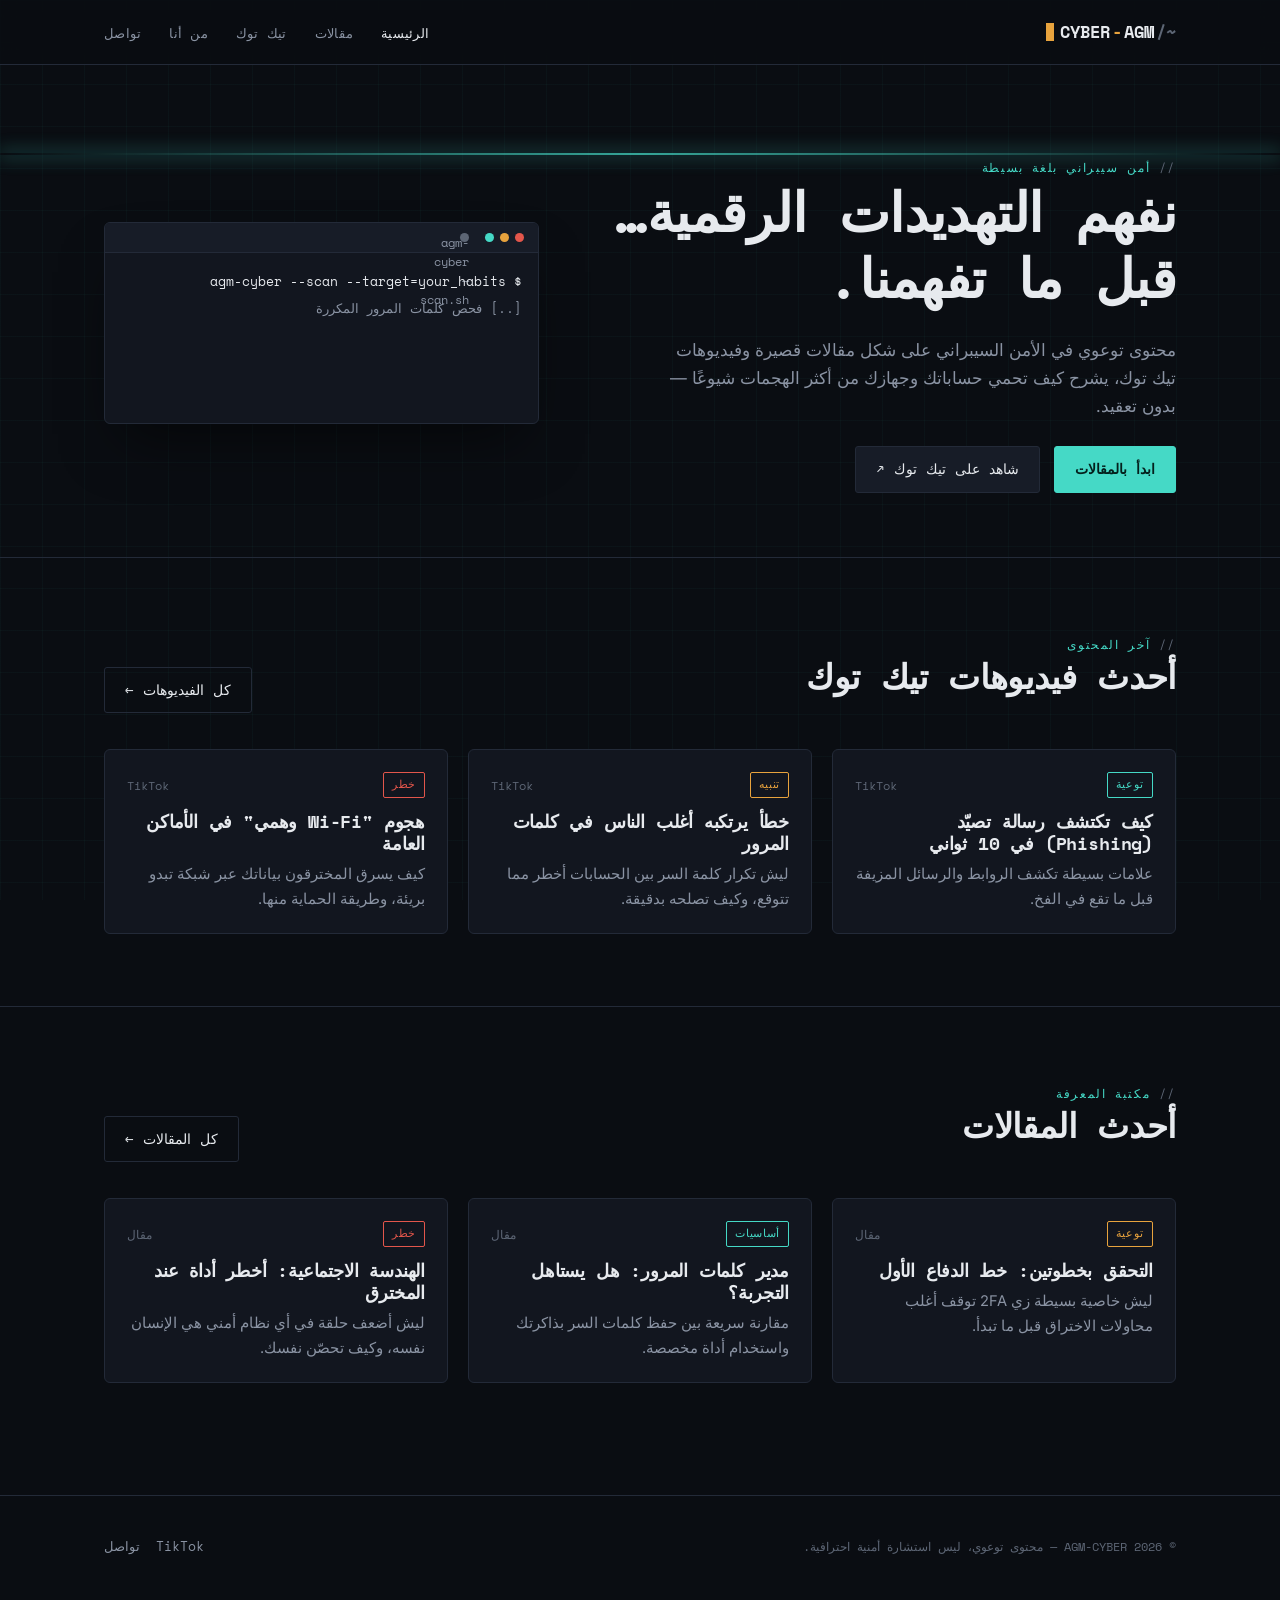
==== index.html @ 60c3fcd4 "Add files via upload رفع صفحات الموقع الأساسية" ====
<!DOCTYPE html>
<html lang="ar" dir="rtl">
<head>
<meta charset="UTF-8">
<meta name="viewport" content="width=device-width, initial-scale=1.0">
<title>AGM-CYBER — أمن سيبراني بلغة بسيطة</title>
<meta name="description" content="AGM-CYBER: محتوى توعوي في الأمن السيبراني، مقالات وفيديوهات قصيرة تشرح كيف تحمي نفسك رقميًا.">
<link rel="preconnect" href="https://fonts.googleapis.com">
<link href="https://fonts.googleapis.com/css2?family=Space+Mono:wght@400;700&family=Inter:wght@400;500;600;700&display=swap" rel="stylesheet">
<link rel="stylesheet" href="style.css">
</head>
<body>

<nav class="nav">
  <div class="wrap">
    <a href="index.html" class="logo"><span class="path">~/</span>AGM<span style="color:var(--amber)">-</span>CYBER<span class="cursor"></span></a>
    <ul class="nav-links">
      <li><a href="index.html">الرئيسية</a></li>
      <li><a href="articles.html">مقالات</a></li>
      <li><a href="tiktok.html">تيك توك</a></li>
      <li><a href="about.html">من أنا</a></li>
      <li><a href="contact.html">تواصل</a></li>
    </ul>
    <button class="nav-toggle" aria-label="فتح القائمة">☰</button>
  </div>
</nav>

<header class="hero">
  <div class="scanline"></div>
  <div class="wrap">
    <div>
      <span class="eyebrow">أمن سيبراني بلغة بسيطة</span>
      <h1>نفهم التهديدات الرقمية… قبل ما تفهمنا.</h1>
      <p style="font-size:1.05rem; color:var(--muted); max-width:46ch;">
        محتوى توعوي في الأمن السيبراني على شكل مقالات قصيرة وفيديوهات تيك توك،
        يشرح كيف تحمي حساباتك وجهازك من أكثر الهجمات شيوعًا — بدون تعقيد.
      </p>
      <div style="display:flex; gap:14px; margin-top:26px; flex-wrap:wrap;">
        <a href="articles.html" class="btn btn-primary">ابدأ بالمقالات</a>
        <a href="https://tiktok.com/@himhim4178" target="_blank" rel="noopener" class="btn">شاهد على تيك توك ↗</a>
      </div>
    </div>

    <div class="terminal">
      <div class="terminal-head">
        <span></span><span></span><span></span>
        <span class="terminal-title">agm-cyber — scan.sh</span>
      </div>
      <div class="terminal-body" data-terminal='[
        {"text":"$ agm-cyber --scan --target=your_habits","cls":"prompt"},
        {"text":"[..] فحص كلمات المرور المكررة","cls":"line"},
        {"text":"[!] وجدنا 3 حسابات بنفس كلمة السر","cls":"warn"},
        {"text":"[..] فحص التحقق بخطوتين","cls":"line"},
        {"text":"[ok] مفعّل — وضعك جيد","cls":"ok"},
        {"text":"$ اقرأ المزيد في قسم المقالات_","cls":"prompt"}
      ]'></div>
    </div>
  </div>
</header>

<section class="section">
  <div class="wrap">
    <div class="section-head">
      <div>
        <span class="eyebrow">آخر المحتوى</span>
        <h2>أحدث فيديوهات تيك توك</h2>
      </div>
      <a href="tiktok.html" class="btn btn-ghost">كل الفيديوهات ←</a>
    </div>
    <div class="grid grid-3">
      <div class="card">
        <div class="meta"><span class="tag tag-low">توعية</span><span class="date">TikTok</span></div>
        <h3>كيف تكتشف رسالة تصيّد (Phishing) في 10 ثواني</h3>
        <p>علامات بسيطة تكشف الروابط والرسائل المزيفة قبل ما تقع في الفخ.</p>
        <a class="stretched" href="https://tiktok.com/@himhim4178" target="_blank" rel="noopener" aria-label="مشاهدة الفيديو"></a>
      </div>
      <div class="card">
        <div class="meta"><span class="tag tag-med">تنبيه</span><span class="date">TikTok</span></div>
        <h3>خطأ يرتكبه أغلب الناس في كلمات المرور</h3>
        <p>ليش تكرار كلمة السر بين الحسابات أخطر مما تتوقع، وكيف تصلحه بدقيقة.</p>
        <a class="stretched" href="https://tiktok.com/@himhim4178" target="_blank" rel="noopener" aria-label="مشاهدة الفيديو"></a>
      </div>
      <div class="card">
        <div class="meta"><span class="tag tag-high">خطر</span><span class="date">TikTok</span></div>
        <h3>هجوم "Wi-Fi وهمي" في الأماكن العامة</h3>
        <p>كيف يسرق المخترقون بياناتك عبر شبكة تبدو بريئة، وطريقة الحماية منها.</p>
        <a class="stretched" href="https://tiktok.com/@himhim4178" target="_blank" rel="noopener" aria-label="مشاهدة الفيديو"></a>
      </div>
    </div>
  </div>
</section>

<hr class="divider">

<section class="section">
  <div class="wrap">
    <div class="section-head">
      <div>
        <span class="eyebrow">مكتبة المعرفة</span>
        <h2>أحدث المقالات</h2>
      </div>
      <a href="articles.html" class="btn btn-ghost">كل المقالات ←</a>
    </div>
    <div class="grid grid-3">
      <div class="card">
        <div class="meta"><span class="tag tag-med">توعية</span><span class="date">مقال</span></div>
        <h3>التحقق بخطوتين: خط الدفاع الأول</h3>
        <p>ليش خاصية بسيطة زي 2FA توقف أغلب محاولات الاختراق قبل ما تبدأ.</p>
        <a class="stretched" href="articles.html"></a>
      </div>
      <div class="card">
        <div class="meta"><span class="tag tag-low">أساسيات</span><span class="date">مقال</span></div>
        <h3>مدير كلمات المرور: هل يستاهل التجربة؟</h3>
        <p>مقارنة سريعة بين حفظ كلمات السر بذاكرتك واستخدام أداة مخصصة.</p>
        <a class="stretched" href="articles.html"></a>
      </div>
      <div class="card">
        <div class="meta"><span class="tag tag-high">خطر</span><span class="date">مقال</span></div>
        <h3>الهندسة الاجتماعية: أخطر أداة عند المخترق</h3>
        <p>ليش أضعف حلقة في أي نظام أمني هي الإنسان نفسه، وكيف تحصّن نفسك.</p>
        <a class="stretched" href="articles.html"></a>
      </div>
    </div>
  </div>
</section>

<footer>
  <div class="wrap">
    <p>© 2026 AGM-CYBER — محتوى توعوي، ليس استشارة أمنية احترافية.</p>
    <div class="socials">
      <a href="https://tiktok.com/@himhim4178" target="_blank" rel="noopener">TikTok</a>
      <a href="contact.html">تواصل</a>
    </div>
  </div>
</footer>

<script src="main.js"></script>
</body>
</html>
---- style.css ----
/* ==========================================================================
   AGM-CYBER — design tokens
   ========================================================================== */

:root{
  --bg:        #0A0D12;
  --surface:   #12161F;
  --surface-2: #171C27;
  --border:    #232A38;
  --text:      #E7EAEE;
  --muted:     #8A93A3;
  --muted-2:   #5D6675;

  --amber:  #E8A33D;
  --cyan:   #45D9C6;
  --red:    #E3564B;

  --mono: 'Space Mono', 'Courier New', monospace;
  --sans: 'Inter', -apple-system, 'Segoe UI', Tahoma, sans-serif;

  --radius: 3px;
  --max-w: 1120px;
}

*{ box-sizing:border-box; }
html{ scroll-behavior:smooth; }

body{
  margin:0;
  background:var(--bg);
  color:var(--text);
  font-family:var(--sans);
  font-size:16px;
  line-height:1.65;
  -webkit-font-smoothing:antialiased;
}

body::before{
  content:'';
  position:fixed; inset:0;
  pointer-events:none;
  z-index:0;
  background-image:
    linear-gradient(rgba(69,217,198,0.035) 1px, transparent 1px),
    linear-gradient(90deg, rgba(69,217,198,0.035) 1px, transparent 1px);
  background-size:42px 42px;
}

h1,h2,h3,h4{
  font-family:var(--mono);
  font-weight:700;
  line-height:1.2;
  margin:0 0 .5em;
  letter-spacing:-0.01em;
}
h1{ font-size:clamp(2.1rem, 5vw, 3.4rem); }
h2{ font-size:clamp(1.5rem, 3vw, 2.1rem); }
h3{ font-size:1.15rem; }
p{ margin:0 0 1em; color:var(--muted); }
a{ color:var(--cyan); text-decoration:none; }
a:hover{ text-decoration:underline; }
a:focus-visible, button:focus-visible, input:focus-visible, textarea:focus-visible{
  outline:2px solid var(--cyan); outline-offset:3px;
}

.eyebrow{
  font-family:var(--mono);
  font-size:.72rem;
  letter-spacing:.14em;
  text-transform:uppercase;
  color:var(--cyan);
}
.eyebrow::before{ content:'// '; color:var(--muted-2); }

.wrap{
  max-width:var(--max-w);
  margin:0 auto;
  padding:0 24px;
  position:relative;
  z-index:1;
}

/* ---- nav ------------------------------------------------------------- */

.nav{
  position:sticky; top:0; z-index:50;
  background:rgba(10,13,18,.86);
  backdrop-filter:blur(10px);
  border-bottom:1px solid var(--border);
}
.nav .wrap{ display:flex; align-items:center; justify-content:space-between; height:64px; }
.logo{
  font-family:var(--mono); font-weight:700; font-size:1.05rem;
  color:var(--text); display:flex; align-items:center; gap:2px;
}
.logo .path{ color:var(--muted-2); }
.logo .cursor{
  display:inline-block; width:8px; height:1.1em; background:var(--amber);
  margin-inline-start:4px; animation:blink 1.1s steps(1) infinite;
}
@keyframes blink{ 50%{ opacity:0; } }

.nav-links{ display:flex; gap:28px; list-style:none; margin:0; padding:0; }
.nav-links a{
  font-family:var(--mono); font-size:.82rem; color:var(--muted);
  letter-spacing:.02em;
}
.nav-links a:hover, .nav-links a.active{ color:var(--cyan); text-decoration:none; }
.nav-links a.active{ color:var(--text); }

.nav-toggle{ display:none; background:none; border:1px solid var(--border); color:var(--text); border-radius:var(--radius); padding:8px 10px; font-family:var(--mono); }

@media (max-width:760px){
  .nav-links{
    position:absolute; top:64px; left:0; right:0;
    background:var(--surface); border-bottom:1px solid var(--border);
    flex-direction:column; padding:16px 24px; gap:16px;
    display:none;
  }
  .nav-links.open{ display:flex; }
  .nav-toggle{ display:block; }
}

/* ---- buttons ----------------------------------------------------------*/

.btn{
  display:inline-flex; align-items:center; gap:8px;
  font-family:var(--mono); font-size:.85rem;
  padding:11px 20px; border-radius:var(--radius);
  border:1px solid var(--border);
  color:var(--text); background:var(--surface-2);
  cursor:pointer; transition:border-color .15s, transform .15s;
}
.btn:hover{ border-color:var(--cyan); text-decoration:none; transform:translateY(-1px); }
.btn-primary{ background:var(--cyan); color:#04211D; border-color:var(--cyan); font-weight:700; }
.btn-primary:hover{ background:#5CE6D3; }
.btn-ghost{ background:transparent; }

/* ---- hero / scanner signature ------------------------------------------ */

.hero{
  position:relative; overflow:hidden;
  padding:88px 0 64px;
  border-bottom:1px solid var(--border);
}
.scanline{
  position:absolute; left:0; right:0; height:2px;
  background:linear-gradient(90deg, transparent, var(--cyan), transparent);
  box-shadow:0 0 18px 2px rgba(69,217,198,.55);
  animation:sweep 5.5s linear infinite;
  opacity:.75;
}
@keyframes sweep{
  0%{ top:-2px; }
  100%{ top:100%; }
}
.hero .wrap{ display:grid; grid-template-columns:1.15fr .85fr; gap:48px; align-items:center; }
@media (max-width:860px){ .hero .wrap{ grid-template-columns:1fr; } }

.terminal{
  background:var(--surface);
  border:1px solid var(--border);
  border-radius:6px;
  overflow:hidden;
  box-shadow:0 30px 60px -20px rgba(0,0,0,.6);
}
.terminal-head{
  display:flex; align-items:center; gap:6px;
  padding:10px 14px; border-bottom:1px solid var(--border);
  background:var(--surface-2);
}
.terminal-head span{ width:9px; height:9px; border-radius:50%; background:var(--muted-2); }
.terminal-head span:nth-child(1){ background:#E3564B; }
.terminal-head span:nth-child(2){ background:#E8A33D; }
.terminal-head span:nth-child(3){ background:#45D9C6; }
.terminal-title{ margin-inline-start:10px; font-family:var(--mono); font-size:.72rem; color:var(--muted); }
.terminal-body{ padding:18px 16px; font-family:var(--mono); font-size:.82rem; color:var(--cyan); min-height:170px; }
.terminal-body .line{ color:var(--muted); margin-bottom:6px; }
.terminal-body .ok{ color:var(--cyan); }
.terminal-body .warn{ color:var(--amber); }
.terminal-body .prompt{ color:var(--text); }
.type-cursor{ display:inline-block; width:7px; height:1em; background:var(--cyan); vertical-align:-2px; animation:blink 1s steps(1) infinite; }

/* ---- threat/severity tags ---------------------------------------------- */

.tag{
  font-family:var(--mono); font-size:.68rem; letter-spacing:.06em;
  padding:3px 8px; border-radius:2px; border:1px solid currentColor;
  text-transform:uppercase; display:inline-block;
}
.tag-low{ color:var(--cyan); }
.tag-med{ color:var(--amber); }
.tag-high{ color:var(--red); }

/* ---- cards --------------------------------------------------------------*/

.section{ padding:72px 0; }
.section-head{ display:flex; align-items:flex-end; justify-content:space-between; gap:20px; margin-bottom:36px; flex-wrap:wrap; }

.grid{ display:grid; gap:20px; }
.grid-3{ grid-template-columns:repeat(3,1fr); }
.grid-2{ grid-template-columns:repeat(2,1fr); }
@media (max-width:860px){ .grid-3, .grid-2{ grid-template-columns:1fr; } }

.card{
  background:var(--surface);
  border:1px solid var(--border);
  border-radius:6px;
  padding:22px;
  transition:border-color .15s, transform .15s;
}
.card:hover{ border-color:var(--cyan); transform:translateY(-2px); }
.card .meta{ display:flex; justify-content:space-between; align-items:center; margin-bottom:12px; }
.card .date{ font-family:var(--mono); font-size:.72rem; color:var(--muted-2); }
.card h3{ margin-bottom:8px; }
.card p{ font-size:.92rem; margin-bottom:0; }
.card a.stretched{ position:absolute; inset:0; }
.card{ position:relative; }

.divider{ border:0; border-top:1px solid var(--border); margin:0; }

/* ---- tiktok grid ----------------------------------------------------- */

.tiktok-card{
  background:var(--surface); border:1px solid var(--border); border-radius:6px;
  padding:20px; display:flex; gap:16px; align-items:flex-start;
}
.tiktok-card .play{
  flex:0 0 52px; height:52px; border-radius:50%;
  background:var(--surface-2); border:1px solid var(--border);
  display:flex; align-items:center; justify-content:center;
  color:var(--cyan); font-size:1.1rem;
}

/* ---- footer -------------------------------------------------------------*/

footer{
  border-top:1px solid var(--border);
  padding:40px 0;
  margin-top:40px;
}
footer .wrap{ display:flex; justify-content:space-between; align-items:center; flex-wrap:wrap; gap:16px; }
footer p{ margin:0; font-family:var(--mono); font-size:.78rem; color:var(--muted-2); }
.socials{ display:flex; gap:16px; }
.socials a{ font-family:var(--mono); font-size:.82rem; color:var(--muted); }
.socials a:hover{ color:var(--cyan); }

/* ---- page header (inner pages) ----------------------------------------*/

.page-head{ padding:56px 0 40px; border-bottom:1px solid var(--border); }
.page-head .eyebrow{ margin-bottom:10px; display:block; }

/* ---- forms --------------------------------------------------------------*/

.field{ margin-bottom:18px; }
.field label{ display:block; font-family:var(--mono); font-size:.78rem; color:var(--muted); margin-bottom:6px; }
.field input, .field textarea{
  width:100%; background:var(--surface); border:1px solid var(--border);
  border-radius:var(--radius); padding:12px 14px; color:var(--text);
  font-family:var(--sans); font-size:.95rem;
}
.field textarea{ resize:vertical; min-height:130px; }
.field input:focus, .field textarea:focus{ border-color:var(--cyan); outline:none; }

/* ---- misc ----------------------------------------------------------------*/

.muted-list{ list-style:none; padding:0; margin:0; display:flex; flex-direction:column; gap:14px; }
.muted-list li{ font-family:var(--mono); font-size:.85rem; color:var(--muted); display:flex; gap:10px; }
.muted-list li::before{ content:'›'; color:var(--amber); }

@media (prefers-reduced-motion: reduce){
  .scanline, .type-cursor, .logo .cursor{ animation:none !important; }
}
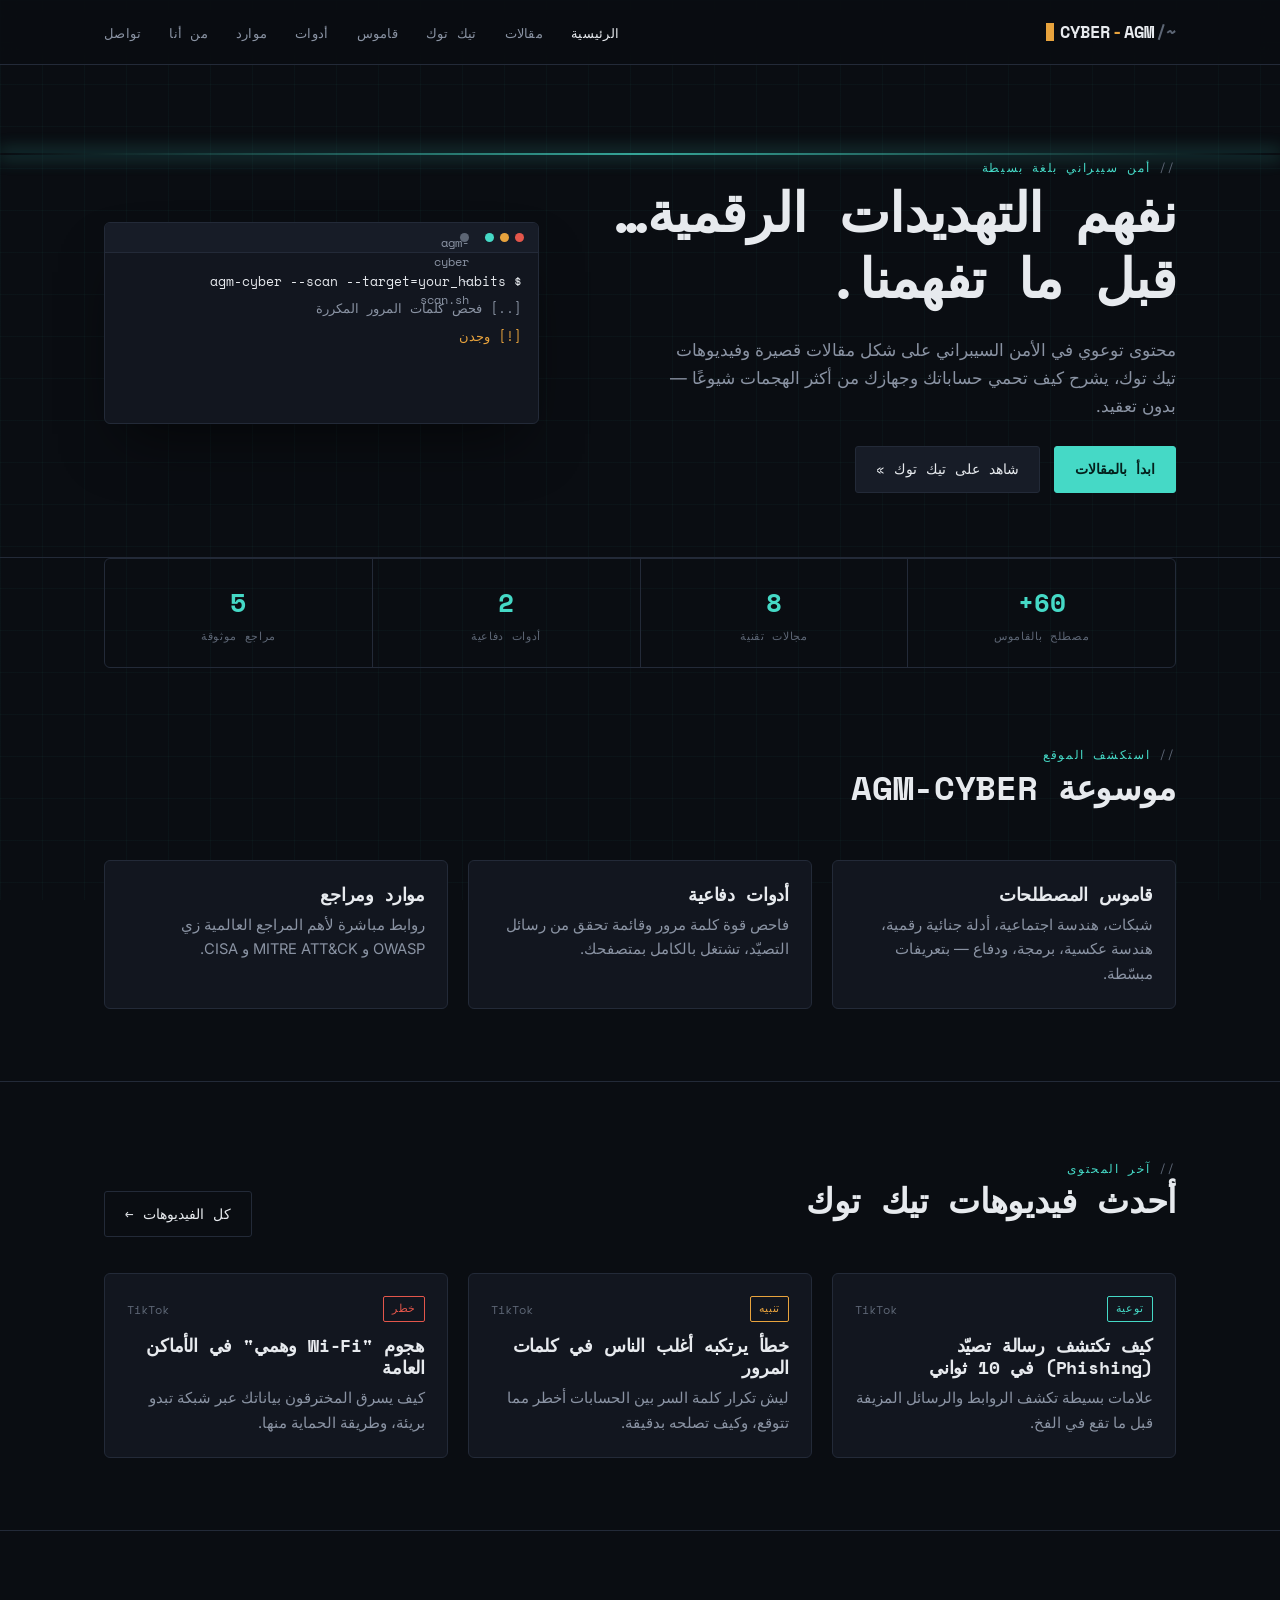
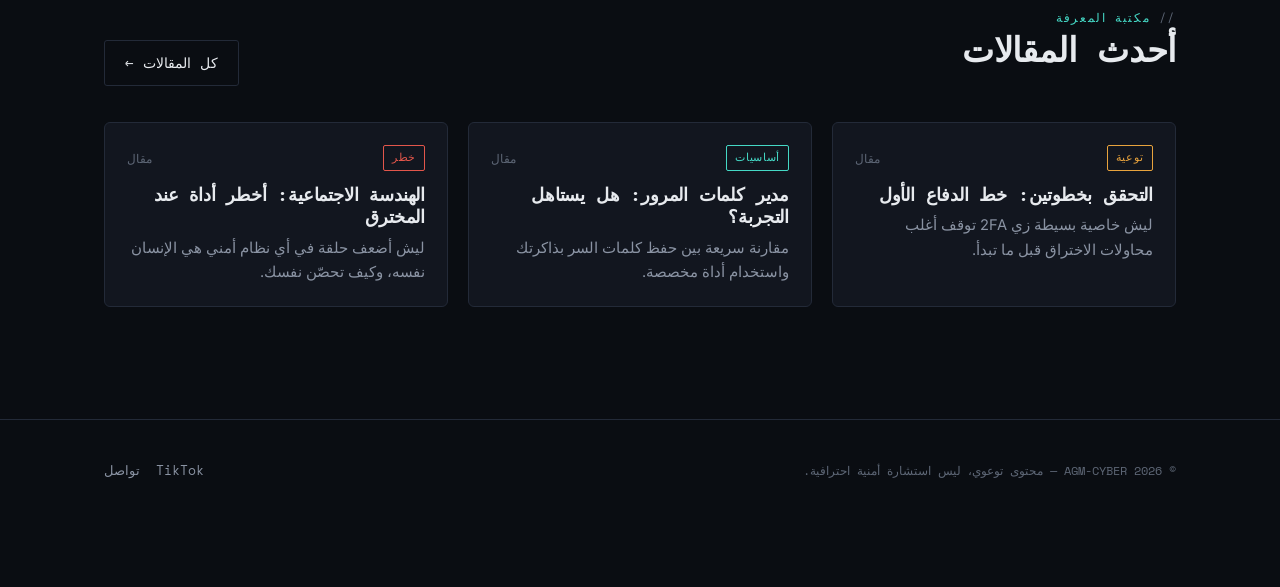
==== commit ee7150ab: "Add files via upload" ====
--- a/index.html
+++ b/index.html
@@ -18,6 +18,9 @@
       <li><a href="index.html">الرئيسية</a></li>
       <li><a href="articles.html">مقالات</a></li>
       <li><a href="tiktok.html">تيك توك</a></li>
+      <li><a href="glossary.html">قاموس</a></li>
+      <li><a href="tools.html">أدوات</a></li>
+      <li><a href="resources.html">موارد</a></li>
       <li><a href="about.html">من أنا</a></li>
       <li><a href="contact.html">تواصل</a></li>
     </ul>
@@ -37,7 +40,7 @@
       </p>
       <div style="display:flex; gap:14px; margin-top:26px; flex-wrap:wrap;">
         <a href="articles.html" class="btn btn-primary">ابدأ بالمقالات</a>
-        <a href="https://tiktok.com/@himhim4178" target="_blank" rel="noopener" class="btn">شاهد على تيك توك ↗</a>
+        <a href="https://tiktok.com/@himhim4178" target="_blank" rel="noopener" class="btn">شاهد على تيك توك »</a>
       </div>
     </div>
 
@@ -57,6 +60,47 @@
     </div>
   </div>
 </header>
+
+<section class="section" style="padding-top:0;">
+  <div class="wrap">
+    <div class="stat-strip">
+      <div class="stat"><div class="num">60+</div><div class="lbl">مصطلح بالقاموس</div></div>
+      <div class="stat"><div class="num">8</div><div class="lbl">مجالات تقنية</div></div>
+      <div class="stat"><div class="num">2</div><div class="lbl">أدوات دفاعية</div></div>
+      <div class="stat"><div class="num">5</div><div class="lbl">مراجع موثوقة</div></div>
+    </div>
+  </div>
+</section>
+
+<section class="section" style="padding-top:0;">
+  <div class="wrap">
+    <div class="section-head">
+      <div>
+        <span class="eyebrow">استكشف الموقع</span>
+        <h2>موسوعة AGM-CYBER</h2>
+      </div>
+    </div>
+    <div class="grid grid-3">
+      <div class="card">
+        <h3>قاموس المصطلحات</h3>
+        <p>شبكات، هندسة اجتماعية، أدلة جنائية رقمية، هندسة عكسية، برمجة، ودفاع — بتعريفات مبسّطة.</p>
+        <a class="stretched" href="glossary.html"></a>
+      </div>
+      <div class="card">
+        <h3>أدوات دفاعية</h3>
+        <p>فاحص قوة كلمة مرور وقائمة تحقق من رسائل التصيّد، تشتغل بالكامل بمتصفحك.</p>
+        <a class="stretched" href="tools.html"></a>
+      </div>
+      <div class="card">
+        <h3>موارد ومراجع</h3>
+        <p>روابط مباشرة لأهم المراجع العالمية زي OWASP و MITRE ATT&CK و CISA.</p>
+        <a class="stretched" href="resources.html"></a>
+      </div>
+    </div>
+  </div>
+</section>
+
+<hr class="divider">
 
 <section class="section">
   <div class="wrap">
--- a/style.css
+++ b/style.css
@@ -271,3 +271,89 @@
 @media (prefers-reduced-motion: reduce){
   .scanline, .type-cursor, .logo .cursor{ animation:none !important; }
 }
+
+/* ---- category chips / filter ------------------------------------------ */
+
+.chip-row{ display:flex; gap:10px; flex-wrap:wrap; margin-bottom:32px; }
+.chip{
+  font-family:var(--mono); font-size:.76rem; letter-spacing:.02em;
+  padding:8px 14px; border-radius:20px; border:1px solid var(--border);
+  background:var(--surface); color:var(--muted); cursor:pointer;
+  transition:all .15s;
+}
+.chip:hover{ border-color:var(--cyan); color:var(--text); }
+.chip.active{ background:var(--cyan); border-color:var(--cyan); color:#04211D; font-weight:700; }
+
+/* ---- glossary ------------------------------------------------------------ */
+
+.glossary-group{ margin-bottom:48px; }
+.glossary-group-title{
+  display:flex; align-items:center; gap:12px; margin-bottom:18px;
+}
+.glossary-group-title h2{ margin:0; }
+.glossary-group-title .count{
+  font-family:var(--mono); font-size:.72rem; color:var(--muted-2);
+  border:1px solid var(--border); border-radius:20px; padding:2px 10px;
+}
+.term-list{ display:flex; flex-direction:column; border:1px solid var(--border); border-radius:6px; overflow:hidden; }
+.term{
+  padding:18px 20px; border-bottom:1px solid var(--border);
+  background:var(--surface);
+}
+.term:last-child{ border-bottom:none; }
+.term-head{ display:flex; align-items:baseline; gap:10px; flex-wrap:wrap; margin-bottom:6px; }
+.term-name{ font-family:var(--mono); font-weight:700; font-size:1rem; color:var(--text); }
+.term-en{ font-family:var(--mono); font-size:.74rem; color:var(--muted-2); }
+.term p{ margin:0; font-size:.92rem; }
+
+/* ---- tools --------------------------------------------------------------*/
+
+.tool-card{
+  background:var(--surface); border:1px solid var(--border); border-radius:6px;
+  padding:26px;
+}
+.tool-card h3{ margin-bottom:6px; }
+.tool-card .tool-desc{ font-size:.88rem; margin-bottom:20px; }
+.meter{
+  height:8px; border-radius:4px; background:var(--surface-2);
+  border:1px solid var(--border); overflow:hidden; margin:10px 0;
+}
+.meter-fill{ height:100%; width:0%; background:var(--red); transition:width .25s, background .25s; }
+.tool-result{ font-family:var(--mono); font-size:.82rem; color:var(--muted); min-height:1.4em; }
+.tool-result strong{ color:var(--text); }
+.checklist{ list-style:none; margin:0; padding:0; display:flex; flex-direction:column; gap:10px; }
+.checklist li{ display:flex; align-items:flex-start; gap:10px; font-size:.9rem; color:var(--muted); }
+.checklist input[type=checkbox]{ margin-top:4px; accent-color:var(--cyan); width:16px; height:16px; flex:0 0 auto; }
+
+/* ---- resources -----------------------------------------------------------*/
+
+.resource-row{
+  display:flex; justify-content:space-between; align-items:center; gap:14px;
+  padding:16px 0; border-bottom:1px solid var(--border);
+}
+.resource-row:last-child{ border-bottom:none; }
+.resource-row .rname{ font-weight:600; color:var(--text); }
+.resource-row .rdesc{ font-size:.85rem; color:var(--muted); margin:2px 0 0; }
+
+/* ---- newsletter -----------------------------------------------------------*/
+
+.newsletter{
+  background:linear-gradient(180deg, var(--surface), var(--surface-2));
+  border:1px solid var(--border); border-radius:8px;
+  padding:36px 28px; text-align:center;
+}
+.newsletter h2{ margin-bottom:8px; }
+.newsletter-form{ display:flex; gap:10px; max-width:420px; margin:22px auto 0; flex-wrap:wrap; justify-content:center; }
+.newsletter-form input{
+  flex:1; min-width:200px; background:var(--bg); border:1px solid var(--border);
+  border-radius:var(--radius); padding:12px 14px; color:var(--text); font-family:var(--sans);
+}
+.newsletter-form input:focus{ border-color:var(--cyan); outline:none; }
+
+/* ---- stat strip -----------------------------------------------------------*/
+
+.stat-strip{ display:flex; gap:0; border:1px solid var(--border); border-radius:6px; overflow:hidden; }
+.stat{ flex:1; text-align:center; padding:22px 10px; border-inline-end:1px solid var(--border); }
+.stat:last-child{ border-inline-end:none; }
+.stat .num{ font-family:var(--mono); font-size:1.6rem; font-weight:700; color:var(--cyan); }
+.stat .lbl{ font-family:var(--mono); font-size:.7rem; color:var(--muted-2); letter-spacing:.06em; margin-top:4px; }
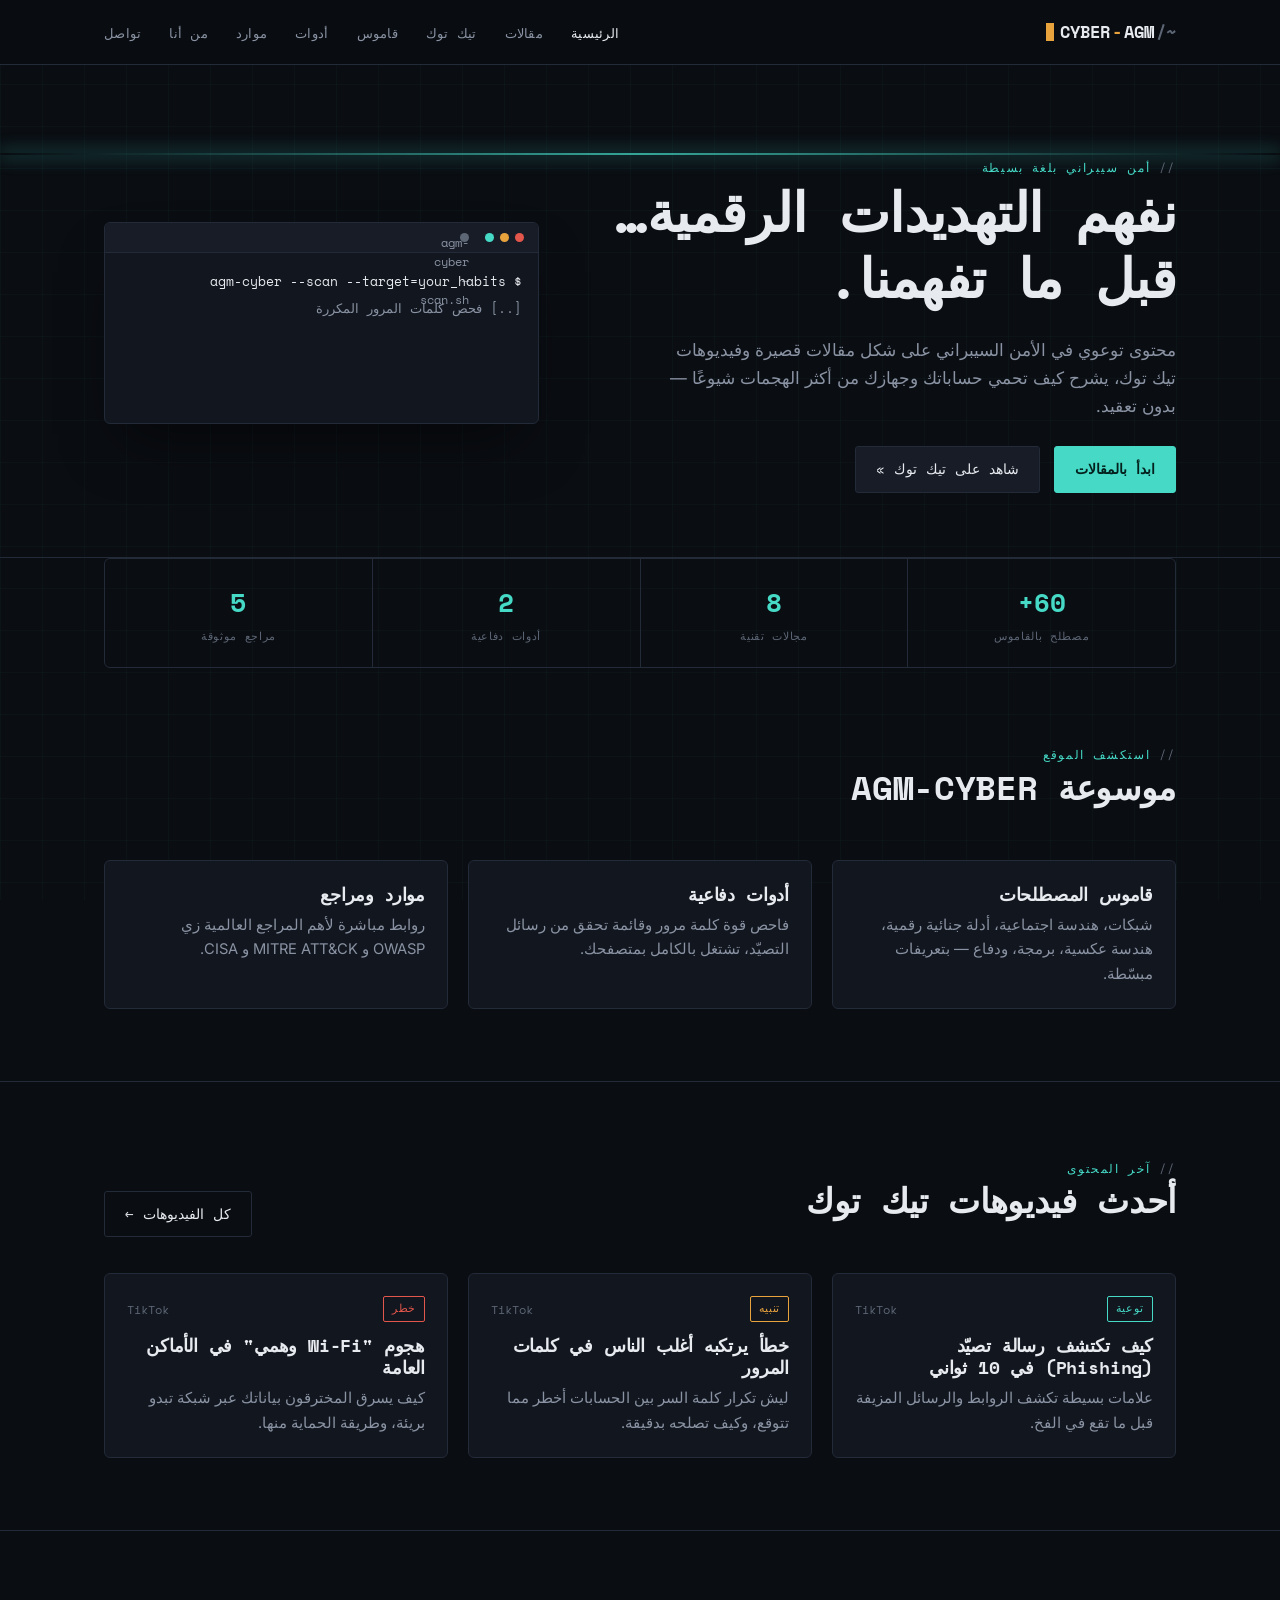
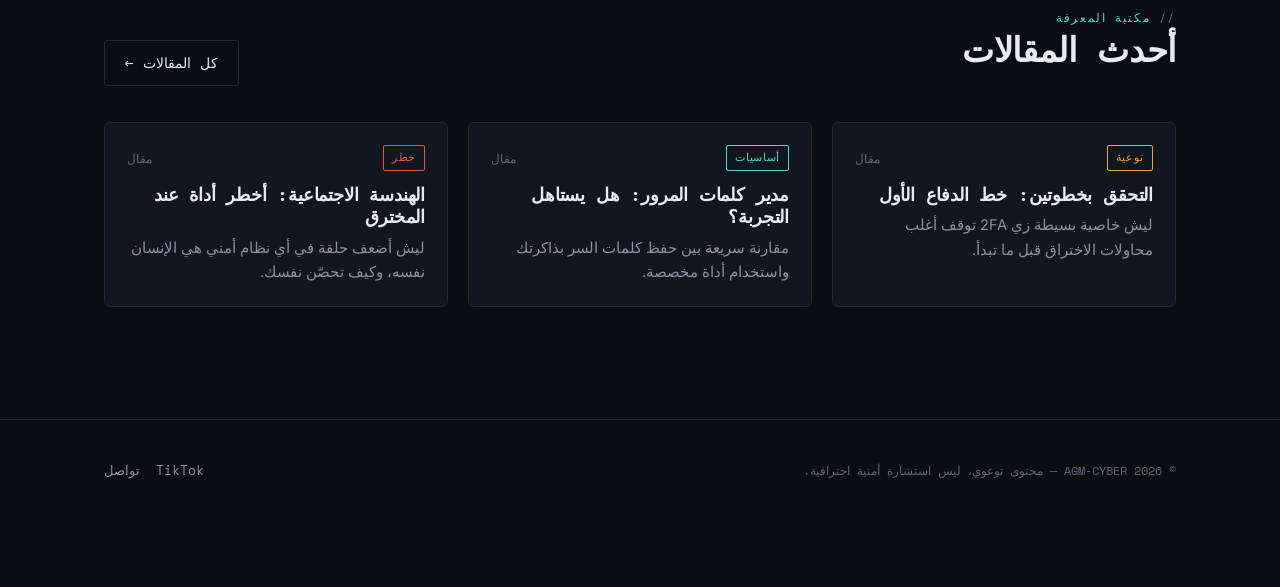
==== commit 5490e193: "Update index.html trigger rebuild" ====
--- a/index.html
+++ b/index.html
@@ -162,7 +162,7 @@
         <div class="meta"><span class="tag tag-high">خطر</span><span class="date">مقال</span></div>
         <h3>الهندسة الاجتماعية: أخطر أداة عند المخترق</h3>
         <p>ليش أضعف حلقة في أي نظام أمني هي الإنسان نفسه، وكيف تحصّن نفسك.</p>
-        <a class="stretched" href="articles.html"></a>
+        <a class="stretched" href="articles.html"></a
       </div>
     </div>
   </div>
